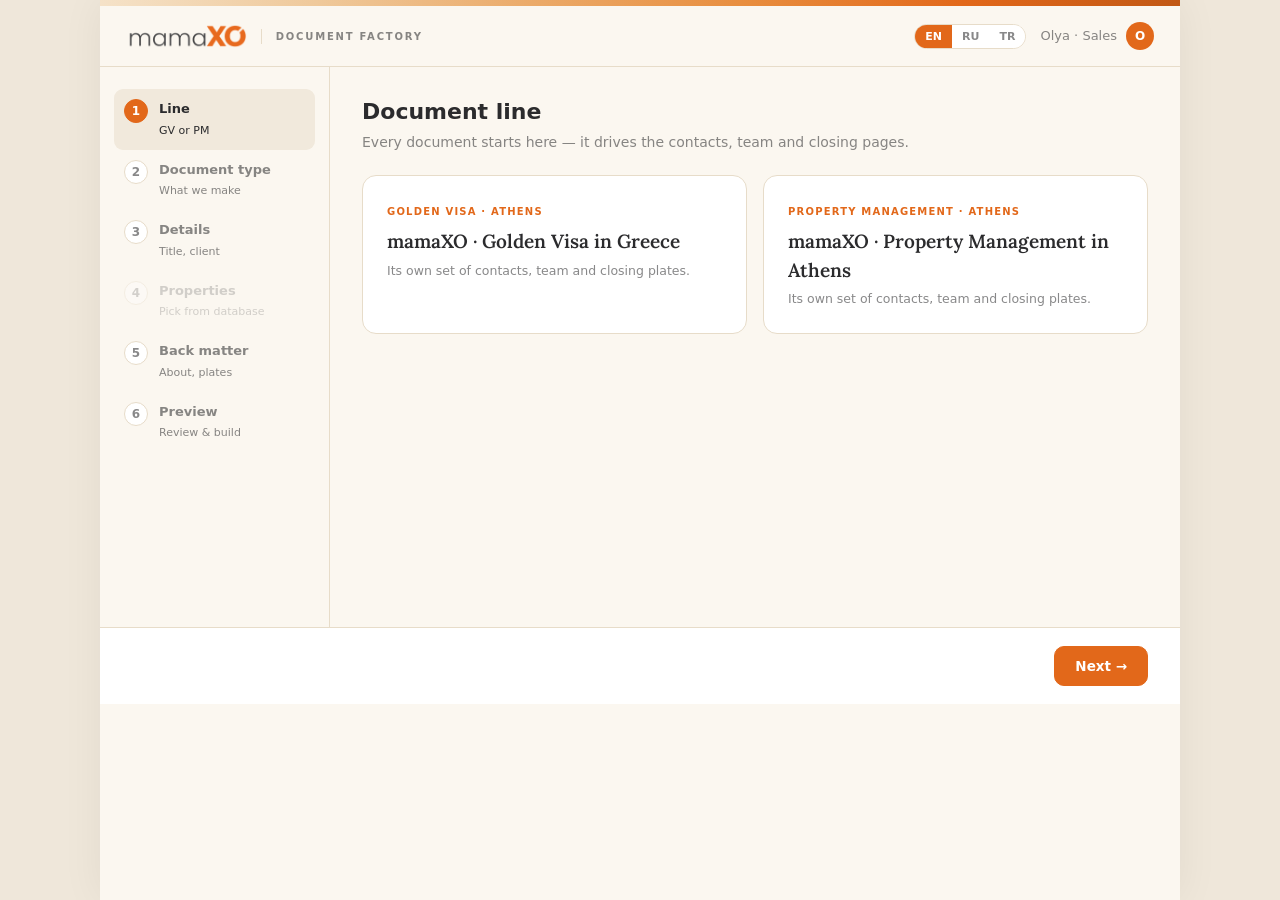
==== index.html @ 19f57dbd "Add files via upload" ====
<!DOCTYPE html>
<html lang="en"><head><meta charset="utf-8"><meta name="viewport" content="width=device-width, initial-scale=1">
<title>mamaXO Document Factory — form (mockup)</title>
<link href="https://fonts.googleapis.com/css2?family=Lora:wght@500;600;700&display=swap" rel="stylesheet">
<style>
:root{--brand:#E2681A;--ink:#2B2B2D;--muted:rgba(43,43,45,.56);--paper:#FBF7F0;--panel:#F1E9DC;--line:#E7DCC9;--pos:#4F8A54;
--fd:'Archivo','Poppins','Segoe UI',system-ui,sans-serif;--ft:'Inter','Lato','Segoe UI',system-ui,sans-serif;--serif:'Lora','Georgia','Times New Roman',serif;}
*{box-sizing:border-box}body{margin:0;background:#EFE7DA;color:var(--ink);font-family:var(--ft);font-size:14px;line-height:1.5}
.app{max-width:1080px;margin:0 auto;min-height:100vh;background:var(--paper);box-shadow:0 0 40px rgba(0,0,0,.06)}
.grad{height:6px;background:linear-gradient(90deg,#F5E2C8,#EFC99B,#EBAA69,#E88D3E,#E2681A,#C15815)}
.top{display:flex;align-items:center;justify-content:space-between;padding:16px 26px;border-bottom:1px solid var(--line)}
.top .l{display:flex;align-items:center;gap:14px}.top img.logo{height:26px}
.top .tag{font-family:var(--fd);font-weight:700;font-size:10px;letter-spacing:.18em;text-transform:uppercase;color:var(--muted);border-left:1px solid var(--line);padding-left:14px}
.top .line{font-family:var(--fd);font-weight:700;font-size:11px;color:#fff;background:var(--brand);padding:4px 11px;border-radius:20px;display:none}
.top .r{display:flex;align-items:center;gap:14px}
.uilang{display:flex;border:1.5px solid var(--line);border-radius:20px;overflow:hidden}
.uilang button{border:0;background:#fff;color:var(--muted);font-family:var(--fd);font-weight:700;font-size:11px;padding:5px 10px;cursor:pointer}
.uilang button.on{background:var(--brand);color:#fff}
.user{display:flex;align-items:center;gap:9px;font-size:13px;color:var(--muted)}
.user .av{width:28px;height:28px;border-radius:50%;background:var(--brand);color:#fff;display:grid;place-items:center;font-family:var(--fd);font-weight:700;font-size:12px}
.wrap{display:flex;min-height:560px}
.rail{width:230px;flex:none;border-right:1px solid var(--line);padding:22px 14px}
.step{display:flex;gap:11px;align-items:flex-start;padding:10px 10px;border-radius:9px;cursor:pointer;color:var(--muted)}
.step .n{width:24px;height:24px;flex:none;border-radius:50%;border:1.5px solid var(--line);display:grid;place-items:center;font-family:var(--fd);font-weight:700;font-size:12px;background:#fff}
.step.on{background:var(--panel);color:var(--ink)}.step.on .n{background:var(--brand);border-color:var(--brand);color:#fff}
.step.done .n{background:var(--pos);border-color:var(--pos);color:#fff}.step.skip{opacity:.35}
.step b{font-family:var(--fd);font-weight:700;font-size:13px;display:block}.step small{font-size:11px}
.main{flex:1;padding:28px 32px;min-width:0}h1.title{font-family:var(--fd);font-weight:800;font-size:22px;margin:0 0 4px}.subtitle{color:var(--muted);margin:0 0 22px}
.types{display:flex;gap:14px;flex-wrap:wrap}
.tcard{flex:1 1 30%;min-width:150px;border:1.5px solid var(--line);border-radius:12px;padding:16px;cursor:pointer;background:#fff;transition:.12s}
.tcard:hover{border-color:#E8C79F}.tcard.sel{border-color:var(--brand);box-shadow:0 0 0 3px #FBEEDF}
.tcard .ico{font-size:22px}.tcard h3{font-family:var(--fd);font-weight:700;font-size:14.5px;margin:9px 0 4px}.tcard p{margin:0;font-size:12px;color:var(--muted)}
.lines{display:flex;gap:16px}
.lcard{flex:1;border:1.5px solid var(--line);border-radius:14px;padding:24px;cursor:pointer;background:#fff;transition:.12s}
.lcard:hover{border-color:#E8C79F}.lcard.sel{border-color:var(--brand);box-shadow:0 0 0 3px #FBEEDF}
.lcard .bg{font-family:var(--serif);font-weight:600;font-size:19px;margin:6px 0 6px}.lcard p{margin:0;font-size:12.5px;color:var(--muted)}
.lcard .pin{display:inline-block;font-family:var(--fd);font-weight:700;font-size:10px;letter-spacing:.12em;text-transform:uppercase;color:var(--brand)}
.field{margin-bottom:15px}.field label{display:block;font-family:var(--fd);font-weight:600;font-size:12px;margin-bottom:5px}
.field .lock{float:right;font-weight:600;font-size:10px;letter-spacing:.06em;text-transform:uppercase;color:var(--muted)}
.field input,.field textarea,.field select{width:100%;border:1.5px solid var(--line);border-radius:9px;padding:9px 11px;font-family:var(--ft);font-size:13.5px;background:#fff;color:var(--ink)}
.field textarea{min-height:60px;resize:vertical}.field.locked input{background:var(--panel);color:var(--muted)}
.row{display:flex;gap:14px}.row .field{flex:1}.hint{font-size:11.5px;color:var(--muted);margin-top:4px}
.filters{display:flex;gap:12px;align-items:flex-end;margin-bottom:14px;flex-wrap:wrap}.filters .field{margin:0}
.selbar{display:flex;justify-content:space-between;align-items:center;margin-bottom:12px;font-size:13px;color:var(--muted)}.selbar b{color:var(--brand);font-family:var(--fd)}
.plist{display:grid;grid-template-columns:1fr 1fr;gap:12px}
.ptile{display:flex;gap:11px;border:1.5px solid var(--line);border-radius:11px;padding:9px;background:#fff;cursor:pointer;transition:.12s}
.ptile.sel{border-color:var(--brand);box-shadow:0 0 0 3px #FBEEDF}.ptile.hide{display:none}
.ptile img{width:60px;height:60px;flex:none;object-fit:cover;border-radius:8px;background:var(--panel)}
.ptile .loc{font-size:10px;letter-spacing:.06em;text-transform:uppercase;color:var(--muted)}.ptile h4{font-family:var(--fd);font-weight:700;font-size:13px;margin:2px 0}
.ptile .pr{font-family:var(--fd);font-weight:800;color:var(--brand);font-size:13.5px}.ptile .st{font-size:10px;color:var(--muted)}
.ck{margin-left:auto;width:20px;height:20px;flex:none;border-radius:6px;border:1.5px solid var(--line);display:grid;place-items:center;color:#fff;font-size:12px}.ptile.sel .ck{background:var(--brand);border-color:var(--brand)}
.ends{display:flex;flex-direction:column;gap:12px}
.echk{display:flex;gap:12px;align-items:center;border:1.5px solid var(--line);border-radius:11px;padding:13px 15px;background:#fff;cursor:pointer}
.echk.sel{border-color:var(--brand);box-shadow:0 0 0 3px #FBEEDF}
.echk .bx{width:22px;height:22px;flex:none;border-radius:6px;border:1.5px solid var(--line);display:grid;place-items:center;color:#fff}.echk.sel .bx{background:var(--brand);border-color:var(--brand)}
.echk b{font-family:var(--fd);font-weight:700;font-size:13.5px}.echk small{color:var(--muted)}
.pvariants{display:flex;gap:12px;margin-top:6px}
.pvar{flex:1;border:1.5px solid var(--line);border-radius:11px;padding:10px;cursor:pointer;text-align:center;background:#fff;font-family:var(--fd);font-weight:700;font-size:12.5px}
.pvar.sel{border-color:var(--brand);box-shadow:0 0 0 3px #FBEEDF}.pvar .sw{height:46px;border-radius:8px;margin-bottom:7px}
.nav{display:flex;justify-content:space-between;padding:18px 32px;border-top:1px solid var(--line);background:#fff}
.btn{font-family:var(--fd);font-weight:700;font-size:13.5px;border-radius:10px;padding:11px 20px;border:1.5px solid var(--line);background:#fff;color:var(--ink);cursor:pointer}
.btn.pri{background:var(--brand);border-color:var(--brand);color:#fff}.btn.ghost{visibility:hidden}
.pv{border:1px solid var(--line);border-radius:12px;overflow:hidden;background:#fff}
.pv .cov{background:var(--paper)}.pv .cov .g{height:8px;background:linear-gradient(90deg,#F5E2C8,#EFC99B,#EBAA69,#E88D3E,#E2681A,#C15815)}
.pv .cov .cin{padding:18px 24px 0;display:flex;justify-content:space-between;align-items:flex-start}.pv .cov img.lg{height:20px}.pv .cov img.bd{height:30px}
.pv .cov .kick{color:var(--brand);font-family:var(--fd);font-weight:700;font-size:10px;letter-spacing:.2em;text-transform:uppercase;padding:14px 24px 0}
.pv .cov .tt{font-family:var(--serif);font-weight:700;font-size:25px;padding:2px 24px 0;max-width:17ch}
.pv .cov .rl{height:3px;width:54px;background:var(--brand);margin:12px 24px;border-radius:2px}
.pv .cov .mt{display:flex;gap:26px;padding:2px 24px 18px;color:var(--muted);font-size:11px}.pv .cov .mt b{display:block;color:var(--ink);font-family:var(--fd);font-size:12px}
.pv .body{padding:18px 24px}.pv .kpis{display:flex;gap:10px;margin:0 0 12px}.pv .kpi{flex:1;background:var(--panel);border:1px solid var(--line);border-radius:9px;padding:11px}
.pv .kpi .kn{font-family:var(--fd);font-weight:800;font-size:18px}.pv .kpi .kn i{color:var(--brand);font-style:normal;font-size:11px}.pv .kpi .kd{font-size:10.5px;color:var(--muted);margin-top:3px}
.pv .pg{display:grid;grid-template-columns:1fr 1fr;gap:10px}.pv .pc{border:1px solid var(--line);border-radius:10px;overflow:hidden}.pv .pc img{width:100%;height:64px;object-fit:cover;display:block}
.pv .pc .pcb{padding:7px 10px}.pv .pc .loc{font-size:9px;letter-spacing:.06em;text-transform:uppercase;color:var(--muted)}.pv .pc h5{font-family:var(--serif);font-weight:600;margin:2px 0;font-size:12px}.pv .pc .pr{font-family:var(--fd);font-weight:800;color:var(--brand);font-size:12px}
.pv p.para{font-size:12.5px;margin:.5em 0}
.endstrip{display:flex;gap:8px;padding:12px 24px 16px;flex-wrap:wrap}
.endstrip .e{border:1px solid var(--line);border-radius:8px;overflow:hidden;width:118px}
.endstrip .e .h{font-family:var(--fd);font-weight:700;font-size:9px;letter-spacing:.05em;text-transform:uppercase;color:var(--muted);padding:6px 8px;border-bottom:1px solid var(--line);background:var(--panel)}
.endstrip .e .mini{height:66px;padding:8px;font-size:8px;color:var(--muted)}.endstrip .e.about .mini{background:#fff}
.endstrip .e.svc .mini,.endstrip .e.plate .mini{background:var(--brand);color:#fff;font-family:var(--serif);display:flex;align-items:center;justify-content:center;text-align:center}
.endstrip .e.plate.photo .mini{background:#2B2B2D center/cover}
.pvfoot{background:var(--paper);border-top:1px solid var(--line);padding:12px 24px;font-size:10.5px;color:var(--muted);display:flex;justify-content:space-between}
.toast{position:fixed;left:50%;bottom:28px;transform:translateX(-50%);background:var(--ink);color:#fff;padding:13px 20px;border-radius:11px;font-family:var(--fd);font-weight:600;font-size:13.5px;display:none;align-items:center;gap:10px;box-shadow:0 10px 30px rgba(0,0,0,.25)}
.toast .d{width:9px;height:9px;border-radius:50%;background:var(--pos)}
</style></head><body>
<div class="app"><div class="grad"></div>
<div class="top"><div class="l"><img class="logo" src="[data-uri]"><span class="tag">Document Factory</span><span class="line" id="linechip"></span></div>
<div class="r"><div class="uilang" id="uilang"></div><div class="user" id="userchip"></div></div></div>
<div class="wrap"><div class="rail" id="rail"></div><div class="main" id="main"></div></div>
<div class="nav"><button class="btn ghost" id="back" onclick="go(-1)"></button><button class="btn pri" id="next" onclick="go(1)"></button></div></div>
<div class="toast" id="toast"><span class="d"></span> <span id="toasttext"></span></div>
<script>
const ASSETS={"LOGO": "[data-uri]", "BADGE": "[data-uri]", "P1": "[data-uri]", "P2": "[data-uri]", "P3": "[data-uri]", "P4": "[data-uri]", "P5": "[data-uri]", "P6": "[data-uri]"};const T={"en": {"user": "Olya · Sales", "back": "← Back", "next": "Next →", "gen": "Generate PDF ✓", "steps": [["Line", "GV or PM"], ["Document type", "What we make"], ["Details", "Title, client"], ["Properties", "Pick from database"], ["Back matter", "About, plates"], ["Preview", "Review & build"]], "s0t": "Document line", "s0s": "Every document starts here — it drives the contacts, team and closing pages.", "lineDesc": "Its own set of contacts, team and closing plates.", "s1t": "What are we making?", "s1s": "Any document type — the design is applied automatically. Not listed? Pick “Other”.", "customLabel": "Document type name", "customPh": "e.g. “Investment review for a bank”", "types": {"catalogue": ["Property catalogue", "A shortlist from the database"], "report": ["Report / study", "Cover, sections, figures, tables"], "onepager": ["One-pager / offer", "A short client document"], "proposal": ["Proposal / deck", "A multi-page proposal"], "guide": ["Guide / how-to", "Step-by-step client material"], "custom": ["Other (custom)", "Any document — set a name"]}, "s2t": "Document details", "s2s": "Content fields. Brand data (logo, legal entity, contacts) is filled by the system.", "fLang": "Document language", "fTitle": "Title", "fClient": "Client", "fDate": "Date", "fRef": "Ref", "fLead": "Intro / lead", "leadPh": "One short paragraph: what this is and the key takeaway.", "locked": "Contacts & legal entity", "lockedTag": "🔒 from system", "hint": "Locked fields come from brand.config for the chosen line — they can’t be mixed up.", "s3t": "Properties from the database", "s3s": "Filter and tick properties — the cards build themselves.", "fMax": "Max price", "fStatus": "Status", "optAny": "Any", "noLimit": "No limit", "found": "Found", "selected": "Selected", "s4t": "Back matter", "s4s": "The standard closing pages for the {line} line. Tick what to include.", "eAbout": "About — “Why mamaXO”", "eAboutS": "What we do + the team ({line})", "eSvc": "“We stay with you”", "eSvcS": "Orange after-purchase services page", "ePlate": "Contact plate", "ePlateS": "Always last — choose a variant:", "vOrange": "Orange", "vPhoto": "Photo", "s5t": "Preview", "s5s": "This is how the document goes to PDF — in the corporate design, nothing to set.", "pClient": "Client", "pDate": "Date", "pRef": "Ref", "pEnd": "Back matter", "pAbout": "About", "pSvc": "Services", "pContacts": "Contacts", "toast": "compiled in the corporate design"}, "ru": {"user": "Оля · Sales", "back": "← Назад", "next": "Далее →", "gen": "Сгенерировать PDF ✓", "steps": [["Направление", "GV или PM"], ["Тип документа", "Что собираем"], ["Данные", "Заголовок, клиент"], ["Объекты", "Выбор из базы"], ["Финальные страницы", "About, плашки"], ["Превью", "Проверить и собрать"]], "s0t": "Направление документа", "s0s": "С этого начинается любой документ — от него зависят контакты, команда и финальные страницы.", "lineDesc": "Свой набор контактов, команды и финальных плашек.", "s1t": "Что делаем?", "s1s": "Любой тип документа — дизайн подставится сам. Не нашлось нужного — «Другой».", "customLabel": "Название типа документа", "customPh": "Напр. «Инвестиционный обзор для банка»", "types": {"catalogue": ["Каталог объектов", "Подборка объектов из базы"], "report": ["Отчёт / исследование", "Обложка, разделы, цифры, таблицы"], "onepager": ["Одностраничник / оффер", "Короткий документ клиенту"], "proposal": ["Предложение / презентация", "Многостраничное предложение"], "guide": ["Гайд / инструкция", "Пошаговый материал"], "custom": ["Другой (свой)", "Любой документ — задай название"]}, "s2t": "Данные документа", "s2s": "Поля контента. Бренд-данные (лого, юрлицо, контакты) подставятся из системы.", "fLang": "Язык документа", "fTitle": "Заголовок", "fClient": "Клиент", "fDate": "Дата", "fRef": "Ref", "fLead": "Вступление / lead", "leadPh": "Короткий абзац: о чём документ и главный вывод.", "locked": "Контакты и юрлицо", "lockedTag": "🔒 из системы", "hint": "Заблокированные поля берутся из brand.config под выбранное направление — их нельзя перепутать.", "s3t": "Объекты из базы", "s3s": "Отфильтруй и отметь объекты — карточки соберутся автоматически.", "fMax": "Цена не выше", "fStatus": "Статус", "optAny": "Любой", "noLimit": "Без лимита", "found": "Найдено", "selected": "Выбрано", "s4t": "Финальные страницы", "s4s": "Стандартный «хвост» документа под направление {line}. Отметь, что включить.", "eAbout": "О компании — «Why mamaXO»", "eAboutS": "Что мы делаем + команда ({line})", "eSvc": "«We stay with you»", "eSvcS": "Оранжевая страница услуг после покупки", "ePlate": "Контактная плашка", "ePlateS": "Всегда в конце — выбери вариант:", "vOrange": "Оранжевая", "vPhoto": "С фото", "s5t": "Превью", "s5s": "Так документ уйдёт в PDF — в корпоративном дизайне, ничего не настраивая.", "pClient": "Клиент", "pDate": "Дата", "pRef": "Ref", "pEnd": "Финальные страницы", "pAbout": "О компании", "pSvc": "Услуги", "pContacts": "Контакты", "toast": "собран в корпоративном дизайне"}, "tr": {"user": "Olya · Satış", "back": "← Geri", "next": "İleri →", "gen": "PDF oluştur ✓", "steps": [["Yön", "GV / PM"], ["Belge türü", "Ne yapıyoruz"], ["Bilgiler", "Başlık, müşteri"], ["Mülkler", "Veritabanından seç"], ["Kapanış sayfaları", "Hakkımızda, kartlar"], ["Önizleme", "Kontrol et ve oluştur"]], "s0t": "Belge yönü", "s0s": "Her belge burada başlar — iletişim, ekip ve kapanış sayfalarını belirler.", "lineDesc": "Kendi iletişim, ekip ve kapanış kartları.", "s1t": "Ne yapıyoruz?", "s1s": "Her tür belge — tasarım otomatik uygulanır. Listede yok mu? “Diğer”.", "customLabel": "Belge türü adı", "customPh": "Örn. “Banka için yatırım incelemesi”", "types": {"catalogue": ["Mülk kataloğu", "Veritabanından bir seçki"], "report": ["Rapor / araştırma", "Kapak, bölümler, rakamlar, tablolar"], "onepager": ["Tek sayfa / teklif", "Kısa müşteri belgesi"], "proposal": ["Teklif / sunum", "Çok sayfalı teklif"], "guide": ["Rehber / kılavuz", "Adım adım materyal"], "custom": ["Diğer (özel)", "Herhangi bir belge — ad ver"]}, "s2t": "Belge bilgileri", "s2s": "İçerik alanları. Marka verileri (logo, tüzel kişi, iletişim) sistem tarafından doldurulur.", "fLang": "Belge dili", "fTitle": "Başlık", "fClient": "Müşteri", "fDate": "Tarih", "fRef": "Ref", "fLead": "Giriş / özet", "leadPh": "Kısa bir paragraf: konu ve ana çıkarım.", "locked": "İletişim ve tüzel kişi", "lockedTag": "🔒 sistemden", "hint": "Kilitli alanlar seçilen yön için brand.config’ten gelir — karıştırılamaz.", "s3t": "Veritabanından mülkler", "s3s": "Filtrele ve işaretle — kartlar kendiliğinden oluşur.", "fMax": "Azami fiyat", "fStatus": "Durum", "optAny": "Hepsi", "noLimit": "Sınırsız", "found": "Bulundu", "selected": "Seçildi", "s4t": "Kapanış sayfaları", "s4s": "{line} yönü için standart kapanış sayfaları. Nelerin ekleneceğini seç.", "eAbout": "Hakkımızda — “Why mamaXO”", "eAboutS": "Ne yaptığımız + ekip ({line})", "eSvc": "“We stay with you”", "eSvcS": "Satın alma sonrası turuncu hizmet sayfası", "ePlate": "İletişim kartı", "ePlateS": "Her zaman en sonda — bir varyant seç:", "vOrange": "Turuncu", "vPhoto": "Fotoğraflı", "s5t": "Önizleme", "s5s": "Belge PDF’e böyle gider — kurumsal tasarımda, ayar gerekmez.", "pClient": "Müşteri", "pDate": "Tarih", "pRef": "Ref", "pEnd": "Kapanış sayfaları", "pAbout": "Hakkımızda", "pSvc": "Hizmetler", "pContacts": "İletişim", "toast": "kurumsal tasarımda oluşturuldu"}};
const PROFILES={golden_visa:{name:"Golden Visa",kick:"Golden Visa · Athens",title:"mamaXO · Golden Visa in Greece",email:"info@mamaxo.gr",phone:"+30 694 44 59 538"},
 property_management:{name:"Property Management",kick:"Property Management · Athens",title:"mamaXO · Property Management in Athens",email:"info@mamaxo.gr",phone:"+30 694 44 59 538"}};
const PROPS=[{n:"Zorba 14",loc:"Athens Center · Plateia Attikis",price:250000,bd:1,m:"24",st:"Coming Soon",img:"P1"},{n:"3S Athens",loc:"Central Athens · 3is Septemvriou",price:250000,bd:1,m:"45",st:"Coming Soon",img:"P2"},{n:"Plaza Residences",loc:"Kerameikos, Athens",price:250000,bd:1,m:"30",st:"Coming Soon",img:"P3"},{n:"F7",loc:"Piraeus · Filonos 7",price:250000,bd:1,m:"—",st:"Available",img:"P4"},{n:"Afea Residence",loc:"Agia Marina, Aegina",price:250000,bd:1,m:"28",st:"Coming Soon",img:"P5"},{n:"L22",loc:"Central Athens",price:225750,bd:0,m:"—",st:"Coming Soon",img:"P6"},{n:"Domus Residence",loc:"Acharnes, Athens",price:240000,bd:1,m:"75",st:"Coming Soon",img:"P1"},{n:"T18",loc:"Central Athens",price:263000,bd:1,m:"—",st:"Coming Soon",img:"P2"},{n:"Avenue Residence",loc:"Gerakas, Athens",price:419000,bd:3,m:"120",st:"Available",img:"P3"}];
const TYPEICO={catalogue:"🏠",report:"📊",onepager:"📄",proposal:"📑",guide:"📘",custom:"✏️"};
let ui="en";
let S={line:null,type:null,typeCustom:"",step:0,fields:{title:"",client:"",date:"31 Jul 2026",ref:""},lang:"en",maxprice:250000,status:"any",sel:new Set(),ends:{about:true,svc:false,plate:"orange"}};
let reached=0;
function L(){return T[ui]}
function isCat(){return S.type==="catalogue"}
function jump(i){if(i<=reached&&!(i===3&&!isCat())){S.step=i;render();}}
function setUi(l){ui=l;render();}
function renderTop(){let h="";["en","ru","tr"].forEach(l=>h+=`<button class="${ui===l?'on':''}" onclick="setUi('${l}')">${l.toUpperCase()}</button>`);document.getElementById('uilang').innerHTML=h;
 document.getElementById('userchip').innerHTML=`${L().user} <span class="av">${L().user[0]}</span>`;}
function renderRail(){const st=L().steps;let h="";st.forEach((s,i)=>{let cls="step";if(i===S.step)cls+=" on";else if(i<=reached&&i<S.step)cls+=" done";if(i===3&&!isCat())cls="step skip";
 h+=`<div class="${cls}" onclick="jump(${i})"><span class="n">${(i<S.step&&!(i===3&&!isCat()))?'✓':i+1}</span><span><b>${s[0]}</b><small>${s[1]}</small></span></div>`;});document.getElementById('rail').innerHTML=h;}
function renderMain(){const l=L();let h="";
 if(S.step===0){h+=`<h1 class="title">${l.s0t}</h1><p class="subtitle">${l.s0s}</p><div class="lines">`;
  for(const k in PROFILES){const p=PROFILES[k];h+=`<div class="lcard ${S.line===k?'sel':''}" onclick="pickLine('${k}')"><span class="pin">${p.kick}</span><div class="bg">${p.title}</div><p>${l.lineDesc}</p></div>`;}h+=`</div>`;}
 else if(S.step===1){h+=`<h1 class="title">${l.s1t}</h1><p class="subtitle">${l.s1s}</p><div class="types">`;
  for(const k in TYPEICO){const t=l.types[k];h+=`<div class="tcard ${S.type===k?'sel':''}" onclick="pick('${k}')"><div class="ico">${TYPEICO[k]}</div><h3>${t[0]}</h3><p>${t[1]}</p></div>`;}h+=`</div>`;
  if(S.type==='custom')h+=`<div class="field" style="margin-top:16px"><label>${l.customLabel}</label><input value="${S.typeCustom}" oninput="S.typeCustom=this.value" placeholder="${l.customPh}"></div>`;}
 else if(S.step===2){h+=`<h1 class="title">${l.s2t}</h1><p class="subtitle">${l.s2s}</p>`;
  h+=`<div class="row"><div class="field"><label>${l.fLang}</label><select onchange="S.lang=this.value"><option value="en" ${S.lang=='en'?'selected':''}>English</option><option value="ru" ${S.lang=='ru'?'selected':''}>Русский</option><option value="tr" ${S.lang=='tr'?'selected':''}>Türkçe</option></select></div><div class="field" style="flex:2"></div></div>`;
  h+=`<div class="field"><label>${l.fTitle}</label><input value="${S.fields.title}" oninput="S.fields.title=this.value" placeholder="${isCat()?'Athens portfolio up to €250,000':''}"></div>`;
  h+=`<div class="row"><div class="field"><label>${l.fClient}</label><input value="${S.fields.client}" oninput="S.fields.client=this.value" placeholder="Mr. Benjamin"></div><div class="field"><label>${l.fDate}</label><input value="${S.fields.date}" oninput="S.fields.date=this.value"></div><div class="field"><label>${l.fRef}</label><input value="${S.fields.ref}" oninput="S.fields.ref=this.value" placeholder="GV-250-0731"></div></div>`;
  if(S.type==='report'||S.type==='onepager'||S.type==='guide'||S.type==='proposal'){h+=`<div class="field"><label>${l.fLead}</label><textarea placeholder="${l.leadPh}"></textarea></div><div class="row"><div class="field"><label>KPI 1</label><input placeholder="€250k"></div><div class="field"><label>KPI 2</label><input placeholder="€400k"></div><div class="field"><label>KPI 3</label><input placeholder="~4.2%"></div></div>`;}
  const pr=PROFILES[S.line];h+=`<div class="field locked"><label>${l.locked} <span class="lock">${l.lockedTag} · ${pr.name}</span></label><input value="mamaXO … I.K.E. · ${pr.email} · ${pr.phone} · Athens" disabled></div><p class="hint">${l.hint}</p>`;}
 else if(S.step===3){h+=`<h1 class="title">${l.s3t}</h1><p class="subtitle">${l.s3s}</p>`;
  h+=`<div class="filters"><div class="field"><label>${l.fMax}</label><select onchange="S.maxprice=+this.value;renderMain()"><option value="250000" ${S.maxprice==250000?'selected':''}>€250,000</option><option value="300000" ${S.maxprice==300000?'selected':''}>€300,000</option><option value="99999999" ${S.maxprice>1e6?'selected':''}>${l.noLimit}</option></select></div><div class="field"><label>${l.fStatus}</label><select onchange="S.status=this.value;renderMain()"><option value="any" ${S.status=='any'?'selected':''}>${l.optAny}</option><option value="Available" ${S.status=='Available'?'selected':''}>Available</option><option value="Coming Soon" ${S.status=='Coming Soon'?'selected':''}>Coming Soon</option></select></div></div>`;
  const vis=PROPS.filter(p=>p.price<=S.maxprice&&(S.status=='any'||p.st==S.status));h+=`<div class="selbar"><span>${l.found}: ${vis.length}</span><span>${l.selected}: <b>${S.sel.size}</b></span></div><div class="plist">`;
  PROPS.forEach((p,i)=>{const show=p.price<=S.maxprice&&(S.status=='any'||p.st==S.status);h+=`<div class="ptile ${S.sel.has(i)?'sel':''} ${show?'':'hide'}" onclick="tog(${i})"><img src="${ASSETS[p.img]}"><div><div class="loc">${p.loc}</div><h4>${p.n}</h4><div class="pr">from €${p.price.toLocaleString('en-US')}</div><div class="st">${p.st} · ${p.bd?p.bd+' bd':'Studio'} · ${p.m} m²</div></div><div class="ck">${S.sel.has(i)?'✓':''}</div></div>`;});h+=`</div>`;}
 else if(S.step===4){const nm=PROFILES[S.line].name;h+=`<h1 class="title">${l.s4t}</h1><p class="subtitle">${l.s4s.replace('{line}',nm)}</p><div class="ends">`;
  h+=`<div class="echk ${S.ends.about?'sel':''}" onclick="S.ends.about=!S.ends.about;renderMain()"><div class="bx">${S.ends.about?'✓':''}</div><div><b>${l.eAbout}</b><br><small>${l.eAboutS.replace('{line}',nm)}</small></div></div>`;
  h+=`<div class="echk ${S.ends.svc?'sel':''}" onclick="S.ends.svc=!S.ends.svc;renderMain()"><div class="bx">${S.ends.svc?'✓':''}</div><div><b>${l.eSvc}</b><br><small>${l.eSvcS}</small></div></div>`;
  h+=`<div class="echk sel" style="cursor:default"><div class="bx">✓</div><div style="flex:1"><b>${l.ePlate}</b><br><small>${l.ePlateS}</small><div class="pvariants"><div class="pvar ${S.ends.plate=='orange'?'sel':''}" onclick="event.stopPropagation();S.ends.plate='orange';renderMain()"><div class="sw" style="background:var(--brand)"></div>${l.vOrange}</div><div class="pvar ${S.ends.plate=='photo'?'sel':''}" onclick="event.stopPropagation();S.ends.plate='photo';renderMain()"><div class="sw" style="background:#2B2B2D"></div>${l.vPhoto}</div></div></div></div>`;h+=`</div>`;}
 else if(S.step===5){h+=`<h1 class="title">${l.s5t}</h1><p class="subtitle">${l.s5s}</p>`+renderPreview();}
 document.getElementById('main').innerHTML=h;}
function renderPreview(){const l=L();const pr=PROFILES[S.line];const title=S.fields.title||(isCat()?'Athens portfolio up to €250,000':(S.type==='custom'&&S.typeCustom?S.typeCustom:(l.types[S.type]?l.types[S.type][0]:'')));
 let body="";if(isCat()){const chosen=[...S.sel].map(i=>PROPS[i]);const list=chosen.length?chosen:PROPS.slice(0,4);body=`<div class="pg">`+list.map(p=>`<div class="pc"><img src="${ASSETS[p.img]}"><div class="pcb"><div class="loc">${p.loc}</div><h5>${p.n}</h5><div class="pr">from €${p.price.toLocaleString('en-US')}</div></div></div>`).join('')+`</div>`;}
 else{body=`<div class="kpis"><div class="kpi"><div class="kn">€250<i>k</i></div><div class="kd">conversion ≥120 m²</div></div><div class="kpi"><div class="kn">€400<i>k</i></div><div class="kd">standard flat</div></div><div class="kpi"><div class="kn">€800<i>k</i></div><div class="kd">high-demand zone</div></div></div>`;}
 let strip="";if(S.ends.about)strip+=`<div class="e about"><div class="h">${l.pAbout}</div><div class="mini">Why mamaXO</div></div>`;if(S.ends.svc)strip+=`<div class="e svc"><div class="h">${l.pSvc}</div><div class="mini">We stay with you</div></div>`;
 strip+=`<div class="e plate ${S.ends.plate=='photo'?'photo':''}"><div class="h">${l.pContacts} · ${S.ends.plate=='photo'?l.vPhoto:l.vOrange}</div><div class="mini" ${S.ends.plate=='photo'?`style="background-image:url('${ASSETS.P4}')"`:''}>${(pr.title.split('·')[1]||'').trim()}</div></div>`;
 return `<div class="pv"><div class="cov"><div class="g"></div><div class="cin"><img class="lg" src="${ASSETS.LOGO}"><img class="bd" src="${ASSETS.BADGE}"></div><div class="kick">${pr.kick}</div><div class="tt">${title}</div><div class="rl"></div><div class="mt"><div><span>${l.pClient}</span><b>${S.fields.client||'—'}</b></div><div><span>${l.pDate}</span><b>${S.fields.date}</b></div><div><span>${l.pRef}</span><b>${S.fields.ref||'—'}</b></div></div></div><div class="body">${body}</div><div style="padding:0 24px"><div style="font-family:var(--fd);font-weight:700;font-size:10px;letter-spacing:.14em;text-transform:uppercase;color:var(--muted)">${l.pEnd}</div></div><div class="endstrip">${strip}</div><div class="pvfoot"><span>${pr.title.replace('mamaXO · ','')} · ${pr.email} · ${pr.phone}</span><span>${S.lang.toUpperCase()} · © 2026 mamaXO … I.K.E.</span></div></div>`;}
function pickLine(k){S.line=k;render()}function pick(k){S.type=k;render()}function tog(i){S.sel.has(i)?S.sel.delete(i):S.sel.add(i);renderMain();renderRail();}
function go(d){if(d>0){if(S.step===0&&!S.line)return;if(S.step===1&&!S.type)return;if(S.step===2&&!isCat()){S.step=4;}else if(S.step===5){submitDoc();return;}else S.step++;}else{if(S.step===4&&!isCat()){S.step=2;}else S.step=Math.max(0,S.step-1);}reached=Math.max(reached,S.step);render();}
function submitDoc(){const payload={line:S.line,type:S.type,typeCustom:S.typeCustom,title:S.fields.title,client:S.fields.client,date:S.fields.date,ref:S.fields.ref,lang:S.lang,selected:[...S.sel],ends:S.ends};const btn=document.getElementById('next');const old=btn.innerText;btn.innerText='…';btn.disabled=true;fetch('/generate',{method:'POST',headers:{'Content-Type':'application/json'},body:JSON.stringify(payload)}).then(r=>{if(!r.ok)throw 0;return r.blob();}).then(b=>{const u=URL.createObjectURL(b);const a=document.createElement('a');a.href=u;a.download=((S.fields.client||'document').replace(/\s+/g,'_'))+'_'+S.type+'.pdf';document.body.appendChild(a);a.click();a.remove();URL.revokeObjectURL(u);document.getElementById('toasttext').innerText=a.download+' — '+L().toast;const t=document.getElementById('toast');t.style.display='flex';setTimeout(()=>t.style.display='none',3600);}).catch(()=>{alert('Generation failed — check you are signed in.');}).finally(()=>{btn.innerText=old;btn.disabled=false;});}
function render(){renderTop();renderRail();renderMain();document.getElementById('back').style.visibility=S.step===0?'hidden':'visible';document.getElementById('back').innerText=L().back;document.getElementById('next').innerText=S.step===5?L().gen:L().next;const lc=document.getElementById('linechip');if(S.line){lc.style.display='inline-block';lc.innerText=PROFILES[S.line].name;}else lc.style.display='none';}
render();
</script></body></html>
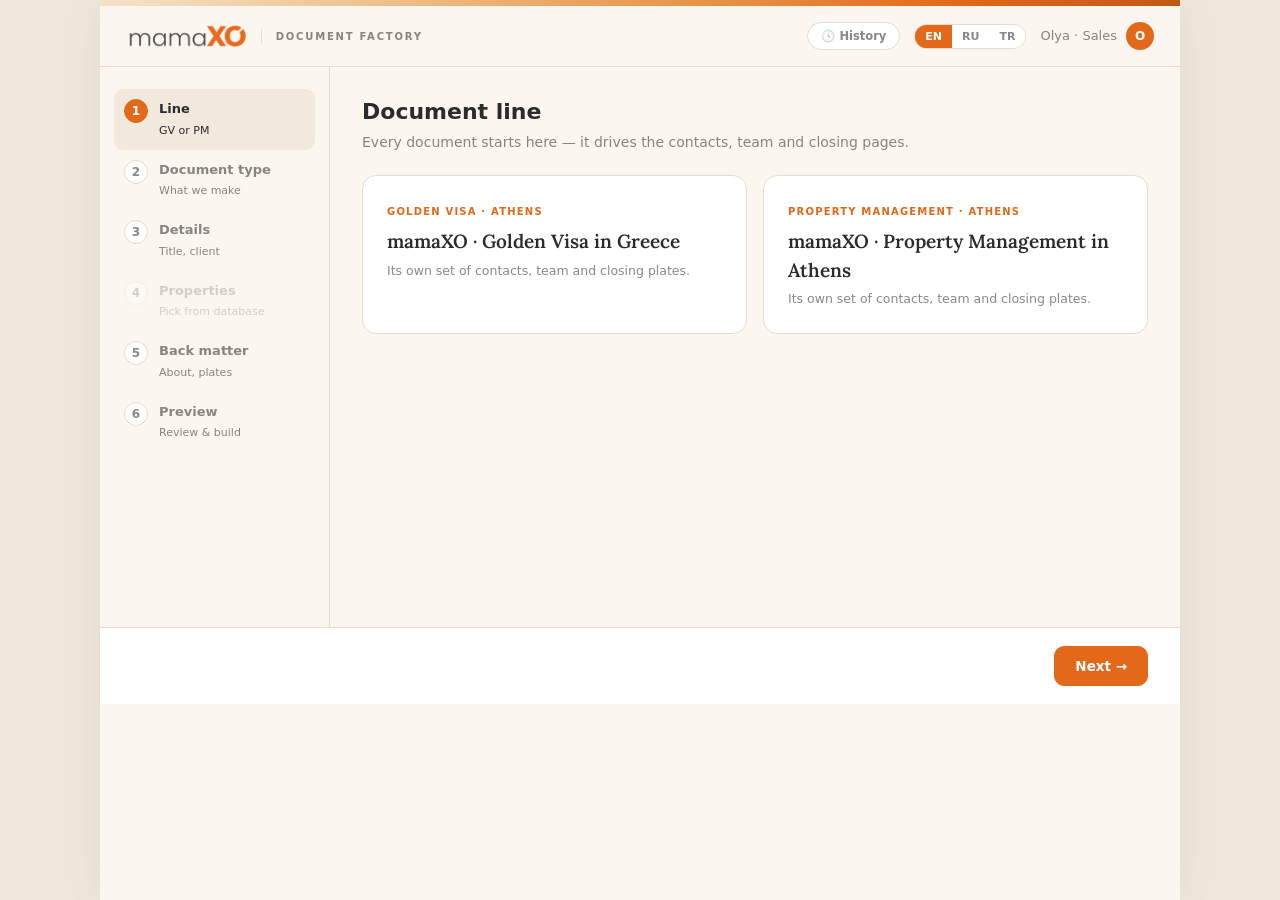
==== commit 98787b21: "Add files via upload" ====
--- a/index.html
+++ b/index.html
@@ -84,7 +84,7 @@
 </style></head><body>
 <div class="app"><div class="grad"></div>
 <div class="top"><div class="l"><img class="logo" src="[data-uri]"><span class="tag">Document Factory</span><span class="line" id="linechip"></span></div>
-<div class="r"><div class="uilang" id="uilang"></div><div class="user" id="userchip"></div></div></div>
+<div class="r"><button id="histbtn" onclick="toggleHist()" style="border:1.5px solid var(--line);background:#fff;border-radius:20px;padding:6px 13px;font-family:var(--fd);font-weight:700;font-size:11.5px;color:var(--muted);cursor:pointer"></button><div class="uilang" id="uilang"></div><div class="user" id="userchip"></div></div></div>
 <div class="wrap"><div class="rail" id="rail"></div><div class="main" id="main"></div></div>
 <div class="nav"><button class="btn ghost" id="back" onclick="go(-1)"></button><button class="btn pri" id="next" onclick="go(1)"></button></div></div>
 <div class="toast" id="toast"><span class="d"></span> <span id="toasttext"></span></div>
@@ -95,7 +95,7 @@
 const PROPS=[{n:"Zorba 14",loc:"Athens Center · Plateia Attikis",price:250000,bd:1,m:"24",st:"Coming Soon",img:"P1"},{n:"3S Athens",loc:"Central Athens · 3is Septemvriou",price:250000,bd:1,m:"45",st:"Coming Soon",img:"P2"},{n:"Plaza Residences",loc:"Kerameikos, Athens",price:250000,bd:1,m:"30",st:"Coming Soon",img:"P3"},{n:"F7",loc:"Piraeus · Filonos 7",price:250000,bd:1,m:"—",st:"Available",img:"P4"},{n:"Afea Residence",loc:"Agia Marina, Aegina",price:250000,bd:1,m:"28",st:"Coming Soon",img:"P5"},{n:"L22",loc:"Central Athens",price:225750,bd:0,m:"—",st:"Coming Soon",img:"P6"},{n:"Domus Residence",loc:"Acharnes, Athens",price:240000,bd:1,m:"75",st:"Coming Soon",img:"P1"},{n:"T18",loc:"Central Athens",price:263000,bd:1,m:"—",st:"Coming Soon",img:"P2"},{n:"Avenue Residence",loc:"Gerakas, Athens",price:419000,bd:3,m:"120",st:"Available",img:"P3"}];
 const TYPEICO={catalogue:"🏠",report:"📊",onepager:"📄",proposal:"📑",guide:"📘",custom:"✏️"};
 let ui="en";
-let S={line:null,type:null,typeCustom:"",step:0,fields:{title:"",client:"",date:"31 Jul 2026",ref:""},lang:"en",maxprice:250000,status:"any",sel:new Set(),ends:{about:true,svc:false,plate:"orange"}};
+let S={view:null,line:null,type:null,typeCustom:"",step:0,fields:{title:"",client:"",date:"31 Jul 2026",ref:"",lead:""},lang:"en",maxprice:250000,status:"any",sel:new Set(),ends:{about:true,svc:false,plate:"orange"},sections:[{type:"text",title:"",text:"",table:"",image:""}],format:"pdf"};
 let reached=0;
 function L(){return T[ui]}
 function isCat(){return S.type==="catalogue"}
@@ -106,6 +106,7 @@
 function renderRail(){const st=L().steps;let h="";st.forEach((s,i)=>{let cls="step";if(i===S.step)cls+=" on";else if(i<=reached&&i<S.step)cls+=" done";if(i===3&&!isCat())cls="step skip";
  h+=`<div class="${cls}" onclick="jump(${i})"><span class="n">${(i<S.step&&!(i===3&&!isCat()))?'✓':i+1}</span><span><b>${s[0]}</b><small>${s[1]}</small></span></div>`;});document.getElementById('rail').innerHTML=h;}
 function renderMain(){const l=L();let h="";
+if(S.view==='history'){var arr=histGet();h+=`<h1 class="title">${CT[ui].histTitle}</h1><p class="subtitle">${CT[ui].histSub}</p>`;if(!arr.length){h+=`<div style="color:var(--muted);padding:14px 0">${CT[ui].histEmpty}</div>`;}else{arr.forEach(function(e){var ln=e.line==='golden_visa'?'Golden Visa':'Property Management';h+=`<div style="display:flex;align-items:center;gap:10px;border:1.5px solid var(--line);border-radius:11px;padding:11px 14px;margin-bottom:10px;background:#fff">`+`<div style="flex:1;min-width:0"><div style="font-family:var(--serif);font-weight:600;font-size:14px">${escT(e.title)||'—'}</div>`+`<div style="font-size:11px;color:var(--muted)">${ln} · ${e.type} · ${(e.format||'pdf').toUpperCase()} · ${e.ts}</div></div>`+`<button onclick="histOpen('${e.id}')" style="border:1.5px solid var(--brand);background:#FBEEDF;color:var(--brand);border-radius:8px;padding:7px 14px;font-family:var(--fd);font-weight:700;font-size:12px;cursor:pointer">${CT[ui].histOpen}</button>`+`<button onclick="histDel('${e.id}')" title="✕" style="border:1.5px solid var(--line);background:#fff;border-radius:8px;padding:7px 11px;cursor:pointer;color:#B23A2E;font-size:13px">✕</button></div>`;});}document.getElementById('main').innerHTML=h;return;}
  if(S.step===0){h+=`<h1 class="title">${l.s0t}</h1><p class="subtitle">${l.s0s}</p><div class="lines">`;
   for(const k in PROFILES){const p=PROFILES[k];h+=`<div class="lcard ${S.line===k?'sel':''}" onclick="pickLine('${k}')"><span class="pin">${p.kick}</span><div class="bg">${p.title}</div><p>${l.lineDesc}</p></div>`;}h+=`</div>`;}
  else if(S.step===1){h+=`<h1 class="title">${l.s1t}</h1><p class="subtitle">${l.s1s}</p><div class="types">`;
@@ -115,7 +116,7 @@
   h+=`<div class="row"><div class="field"><label>${l.fLang}</label><select onchange="S.lang=this.value"><option value="en" ${S.lang=='en'?'selected':''}>English</option><option value="ru" ${S.lang=='ru'?'selected':''}>Русский</option><option value="tr" ${S.lang=='tr'?'selected':''}>Türkçe</option></select></div><div class="field" style="flex:2"></div></div>`;
   h+=`<div class="field"><label>${l.fTitle}</label><input value="${S.fields.title}" oninput="S.fields.title=this.value" placeholder="${isCat()?'Athens portfolio up to €250,000':''}"></div>`;
   h+=`<div class="row"><div class="field"><label>${l.fClient}</label><input value="${S.fields.client}" oninput="S.fields.client=this.value" placeholder="Mr. Benjamin"></div><div class="field"><label>${l.fDate}</label><input value="${S.fields.date}" oninput="S.fields.date=this.value"></div><div class="field"><label>${l.fRef}</label><input value="${S.fields.ref}" oninput="S.fields.ref=this.value" placeholder="GV-250-0731"></div></div>`;
-  if(S.type==='report'||S.type==='onepager'||S.type==='guide'||S.type==='proposal'){h+=`<div class="field"><label>${l.fLead}</label><textarea placeholder="${l.leadPh}"></textarea></div><div class="row"><div class="field"><label>KPI 1</label><input placeholder="€250k"></div><div class="field"><label>KPI 2</label><input placeholder="€400k"></div><div class="field"><label>KPI 3</label><input placeholder="~4.2%"></div></div>`;}
+  if(!isCat()){h+=`<div class="field"><label>${l.fLead}</label><textarea oninput="S.fields.lead=this.value" placeholder="${l.leadPh}">${escT(S.fields.lead)}</textarea></div>`;h+=`<div style="font-family:var(--fd);font-weight:700;font-size:12.5px;margin:12px 0 8px">${CT[ui].sec}</div>`;S.sections.forEach((sec,i)=>{var ty=sec.type||'text';h+=`<div style="border:1.5px solid var(--line);border-radius:11px;padding:12px;margin-bottom:10px;background:#fff"><div style="display:flex;gap:8px;align-items:flex-end"><div class="field" style="flex:1;margin:0"><label>${CT[ui].st}</label><input value="${escA(sec.title)}" oninput="S.sections[${i}].title=this.value"></div><button onclick="rmSection(${i})" title="${CT[ui].rm}" style="border:1.5px solid var(--line);background:#fff;border-radius:8px;padding:9px 11px;cursor:pointer;color:var(--muted)">✕</button></div>`;h+=`<div style="display:flex;gap:6px;margin:10px 0 8px">`+[['text',CT[ui].tText],['table',CT[ui].tTable],['image',CT[ui].tPhoto]].map(function(o){return `<button onclick="S.sections[${i}].type='${o[0]}';renderMain()" style="border:1.5px solid ${ty===o[0]?'var(--brand)':'var(--line)'};background:${ty===o[0]?'#FBEEDF':'#fff'};color:${ty===o[0]?'var(--brand)':'var(--muted)'};border-radius:8px;padding:6px 12px;font-family:var(--fd);font-weight:700;font-size:11.5px;cursor:pointer">${o[1]}</button>`}).join('')+`</div>`;if(ty==='table'){if(!sec.grid||!sec.grid.length)sec.grid=[['',''],['','']];var g=sec.grid;var sbtn='border:1.5px solid var(--line);background:#fff;border-radius:8px;padding:7px 12px;font-family:var(--fd);font-weight:700;font-size:12px;cursor:pointer;color:var(--ink)';h+=`<label style="display:block;font-family:var(--fd);font-weight:600;font-size:12px;margin-bottom:5px">${CT[ui].tTable}</label><table style="border-collapse:collapse;width:100%;margin-bottom:8px">`;g.forEach(function(row,r){h+=`<tr>`;row.forEach(function(cell,c){h+=`<td style="border:1px solid var(--line);padding:0"><input value="${escA(cell)}" oninput="S.sections[${i}].grid[${r}][${c}]=this.value" style="border:0;width:100%;padding:7px 8px;font-family:var(--ft);font-size:12.5px;background:${r===0?'var(--panel)':'#fff'};font-weight:${r===0?'700':'400'}"></td>`;});h+=`<td style="padding:0 4px;text-align:center"><button onclick="gridDelRow(${i},${r})" title="${CT[ui].delRow}" style="border:0;background:none;color:var(--muted);cursor:pointer;font-size:13px">✕</button></td></tr>`;});h+=`</table><div style="display:flex;gap:8px;flex-wrap:wrap;margin-bottom:10px"><button onclick="gridAddRow(${i})" style="${sbtn}">+ ${CT[ui].row}</button><button onclick="gridAddCol(${i})" style="${sbtn}">+ ${CT[ui].col}</button><button onclick="gridDelCol(${i})" style="${sbtn}">− ${CT[ui].col}</button></div><div style="font-size:11.5px;color:var(--muted);margin-bottom:5px">${CT[ui].pasteHint}</div><textarea id="pst${i}" placeholder="${CT[ui].pastePh}" style="width:100%;min-height:46px;border:1.5px solid var(--line);border-radius:8px;padding:8px;font-family:var(--ft);font-size:12px"></textarea><button onclick="gridPaste(${i})" style="${sbtn};margin-top:6px">${CT[ui].pasteBtn}</button>`;}else if(ty==='image'){h+=`<input type="file" accept="image/*" id="imgf${i}" style="display:none" onchange="readImg(${i},this)"><label for="imgf${i}" style="display:inline-block;border:1.5px dashed var(--brand);color:var(--brand);border-radius:9px;padding:9px 14px;font-family:var(--fd);font-weight:700;font-size:12px;cursor:pointer">${CT[ui].addImg}</label>`+(sec.image?`<div><img src="${sec.image}" style="max-height:110px;border-radius:8px;margin-top:8px"></div>`:'')+`<div class="field" style="margin:8px 0 0"><label>${CT[ui].caption}</label><input value="${escA(sec.text)}" oninput="S.sections[${i}].text=this.value"></div>`;}else{h+=`<div class="field" style="margin:0"><label>${CT[ui].sb}</label><textarea oninput="S.sections[${i}].text=this.value" placeholder="${CT[ui].sbph}">${escT(sec.text)}</textarea></div>`;}h+=`</div>`;});h+=`<button onclick="addSection()" style="border:1.5px dashed var(--brand);background:#fff;border-radius:9px;padding:10px 14px;font-family:var(--fd);font-weight:700;font-size:12.5px;cursor:pointer;color:var(--brand)">+ ${CT[ui].add}</button>`;}
   const pr=PROFILES[S.line];h+=`<div class="field locked"><label>${l.locked} <span class="lock">${l.lockedTag} · ${pr.name}</span></label><input value="mamaXO … I.K.E. · ${pr.email} · ${pr.phone} · Athens" disabled></div><p class="hint">${l.hint}</p>`;}
  else if(S.step===3){h+=`<h1 class="title">${l.s3t}</h1><p class="subtitle">${l.s3s}</p>`;
   h+=`<div class="filters"><div class="field"><label>${l.fMax}</label><select onchange="S.maxprice=+this.value;renderMain()"><option value="250000" ${S.maxprice==250000?'selected':''}>€250,000</option><option value="300000" ${S.maxprice==300000?'selected':''}>€300,000</option><option value="99999999" ${S.maxprice>1e6?'selected':''}>${l.noLimit}</option></select></div><div class="field"><label>${l.fStatus}</label><select onchange="S.status=this.value;renderMain()"><option value="any" ${S.status=='any'?'selected':''}>${l.optAny}</option><option value="Available" ${S.status=='Available'?'selected':''}>Available</option><option value="Coming Soon" ${S.status=='Coming Soon'?'selected':''}>Coming Soon</option></select></div></div>`;
@@ -125,17 +126,17 @@
   h+=`<div class="echk ${S.ends.about?'sel':''}" onclick="S.ends.about=!S.ends.about;renderMain()"><div class="bx">${S.ends.about?'✓':''}</div><div><b>${l.eAbout}</b><br><small>${l.eAboutS.replace('{line}',nm)}</small></div></div>`;
   h+=`<div class="echk ${S.ends.svc?'sel':''}" onclick="S.ends.svc=!S.ends.svc;renderMain()"><div class="bx">${S.ends.svc?'✓':''}</div><div><b>${l.eSvc}</b><br><small>${l.eSvcS}</small></div></div>`;
   h+=`<div class="echk sel" style="cursor:default"><div class="bx">✓</div><div style="flex:1"><b>${l.ePlate}</b><br><small>${l.ePlateS}</small><div class="pvariants"><div class="pvar ${S.ends.plate=='orange'?'sel':''}" onclick="event.stopPropagation();S.ends.plate='orange';renderMain()"><div class="sw" style="background:var(--brand)"></div>${l.vOrange}</div><div class="pvar ${S.ends.plate=='photo'?'sel':''}" onclick="event.stopPropagation();S.ends.plate='photo';renderMain()"><div class="sw" style="background:#2B2B2D"></div>${l.vPhoto}</div></div></div></div>`;h+=`</div>`;}
- else if(S.step===5){h+=`<h1 class="title">${l.s5t}</h1><p class="subtitle">${l.s5s}</p>`+renderPreview();}
+ else if(S.step===5){h+=`<h1 class="title">${l.s5t}</h1><p class="subtitle">${l.s5s}</p>`;h+=`<div style="display:flex;gap:10px;align-items:center;margin-bottom:14px"><span style="font-family:var(--fd);font-weight:700;font-size:12.5px">${CT[ui].fmt}:</span><button class="pvar ${S.format=='pdf'?'sel':''}" style="flex:0 0 auto;padding:8px 18px" onclick="S.format='pdf';render()">PDF</button><button class="pvar ${S.format=='docx'?'sel':''}" style="flex:0 0 auto;padding:8px 18px" onclick="S.format='docx';render()">Word</button></div>`;h+=renderPreview();}
  document.getElementById('main').innerHTML=h;}
 function renderPreview(){const l=L();const pr=PROFILES[S.line];const title=S.fields.title||(isCat()?'Athens portfolio up to €250,000':(S.type==='custom'&&S.typeCustom?S.typeCustom:(l.types[S.type]?l.types[S.type][0]:'')));
  let body="";if(isCat()){const chosen=[...S.sel].map(i=>PROPS[i]);const list=chosen.length?chosen:PROPS.slice(0,4);body=`<div class="pg">`+list.map(p=>`<div class="pc"><img src="${ASSETS[p.img]}"><div class="pcb"><div class="loc">${p.loc}</div><h5>${p.n}</h5><div class="pr">from €${p.price.toLocaleString('en-US')}</div></div></div>`).join('')+`</div>`;}
- else{body=`<div class="kpis"><div class="kpi"><div class="kn">€250<i>k</i></div><div class="kd">conversion ≥120 m²</div></div><div class="kpi"><div class="kn">€400<i>k</i></div><div class="kd">standard flat</div></div><div class="kpi"><div class="kn">€800<i>k</i></div><div class="kd">high-demand zone</div></div></div>`;}
+ else{var secs=S.sections.filter(function(x){return x.title||x.text||x.table||x.image});body=(S.fields.lead?`<p class="para" style="font-size:13px;color:var(--muted)">${escT(S.fields.lead)}</p>`:'')+(secs.length?secs.map(function(x){return `<h5 style="font-family:var(--serif);font-weight:600;font-size:14px;margin:10px 0 3px">${escT(x.title)||'—'}</h5><p class="para" style="margin:0;color:var(--muted)">${x.type==='table'?'[table]':(x.type==='image'?'[photo]':escT((x.text||'').split(String.fromCharCode(10))[0]))}</p>`}).join(''):`<p class="para" style="opacity:.5">Add sections in “Details”…</p>`);}
  let strip="";if(S.ends.about)strip+=`<div class="e about"><div class="h">${l.pAbout}</div><div class="mini">Why mamaXO</div></div>`;if(S.ends.svc)strip+=`<div class="e svc"><div class="h">${l.pSvc}</div><div class="mini">We stay with you</div></div>`;
  strip+=`<div class="e plate ${S.ends.plate=='photo'?'photo':''}"><div class="h">${l.pContacts} · ${S.ends.plate=='photo'?l.vPhoto:l.vOrange}</div><div class="mini" ${S.ends.plate=='photo'?`style="background-image:url('${ASSETS.P4}')"`:''}>${(pr.title.split('·')[1]||'').trim()}</div></div>`;
  return `<div class="pv"><div class="cov"><div class="g"></div><div class="cin"><img class="lg" src="${ASSETS.LOGO}"><img class="bd" src="${ASSETS.BADGE}"></div><div class="kick">${pr.kick}</div><div class="tt">${title}</div><div class="rl"></div><div class="mt"><div><span>${l.pClient}</span><b>${S.fields.client||'—'}</b></div><div><span>${l.pDate}</span><b>${S.fields.date}</b></div><div><span>${l.pRef}</span><b>${S.fields.ref||'—'}</b></div></div></div><div class="body">${body}</div><div style="padding:0 24px"><div style="font-family:var(--fd);font-weight:700;font-size:10px;letter-spacing:.14em;text-transform:uppercase;color:var(--muted)">${l.pEnd}</div></div><div class="endstrip">${strip}</div><div class="pvfoot"><span>${pr.title.replace('mamaXO · ','')} · ${pr.email} · ${pr.phone}</span><span>${S.lang.toUpperCase()} · © 2026 mamaXO … I.K.E.</span></div></div>`;}
 function pickLine(k){S.line=k;render()}function pick(k){S.type=k;render()}function tog(i){S.sel.has(i)?S.sel.delete(i):S.sel.add(i);renderMain();renderRail();}
-function go(d){if(d>0){if(S.step===0&&!S.line)return;if(S.step===1&&!S.type)return;if(S.step===2&&!isCat()){S.step=4;}else if(S.step===5){submitDoc();return;}else S.step++;}else{if(S.step===4&&!isCat()){S.step=2;}else S.step=Math.max(0,S.step-1);}reached=Math.max(reached,S.step);render();}
-function submitDoc(){const payload={line:S.line,type:S.type,typeCustom:S.typeCustom,title:S.fields.title,client:S.fields.client,date:S.fields.date,ref:S.fields.ref,lang:S.lang,selected:[...S.sel],ends:S.ends};const btn=document.getElementById('next');const old=btn.innerText;btn.innerText='…';btn.disabled=true;fetch('/generate',{method:'POST',headers:{'Content-Type':'application/json'},body:JSON.stringify(payload)}).then(r=>{if(!r.ok)throw 0;return r.blob();}).then(b=>{const u=URL.createObjectURL(b);const a=document.createElement('a');a.href=u;a.download=((S.fields.client||'document').replace(/\s+/g,'_'))+'_'+S.type+'.pdf';document.body.appendChild(a);a.click();a.remove();URL.revokeObjectURL(u);document.getElementById('toasttext').innerText=a.download+' — '+L().toast;const t=document.getElementById('toast');t.style.display='flex';setTimeout(()=>t.style.display='none',3600);}).catch(()=>{alert('Generation failed — check you are signed in.');}).finally(()=>{btn.innerText=old;btn.disabled=false;});}
-function render(){renderTop();renderRail();renderMain();document.getElementById('back').style.visibility=S.step===0?'hidden':'visible';document.getElementById('back').innerText=L().back;document.getElementById('next').innerText=S.step===5?L().gen:L().next;const lc=document.getElementById('linechip');if(S.line){lc.style.display='inline-block';lc.innerText=PROFILES[S.line].name;}else lc.style.display='none';}
+function go(d){if(S.view==='history'){if(d<0){S.view=null;}render();return;}if(d>0){if(S.step===0&&!S.line)return;if(S.step===1&&!S.type)return;if(S.step===2&&!isCat()){S.step=4;}else if(S.step===5){submitDoc();return;}else S.step++;}else{if(S.step===4&&!isCat()){S.step=2;}else S.step=Math.max(0,S.step-1);}reached=Math.max(reached,S.step);render();}
+const CT={en:{sec:'Document content — sections',st:'Section heading',sb:'Section text',sbph:'Type the content of this section. Press Enter for a new paragraph.',add:'Add section',fmt:'Output format',tText:'Text',tTable:'Table',tPhoto:'Photo',tablePh:'One row per line. Separate columns with | . First row = headers.',addImg:'Choose photo',caption:'Caption (optional)',rm:'Remove section',row:'Row',col:'Column',delRow:'Remove row',pasteHint:'Or paste a table copied from Excel / Google Sheets:',pastePh:'Paste here, then press “Fill from paste”',pasteBtn:'Fill from paste',histBtn:'History',histTitle:'Document history',histSub:'Your recent documents, saved on this device. Open to reuse and re-download, or remove.',histEmpty:'No documents yet. Generate one and it will appear here.',histOpen:'Open',newDoc:'New document'},ru:{sec:'Содержание документа — разделы',st:'Заголовок раздела',sb:'Текст раздела',sbph:'Впиши содержание раздела. Enter — новый абзац.',add:'Добавить раздел',fmt:'Формат файла',tText:'Текст',tTable:'Таблица',tPhoto:'Фото',tablePh:'Одна строка на линию. Колонки разделяй | . Первая строка — заголовки.',addImg:'Выбрать фото',caption:'Подпись (необязательно)',rm:'Удалить раздел',row:'Строка',col:'Столбец',delRow:'Удалить строку',pasteHint:'Или вставь таблицу, скопированную из Excel / Google Sheets:',pastePh:'Вставь сюда и нажми «Заполнить из вставки»',pasteBtn:'Заполнить из вставки',histBtn:'История',histTitle:'История документов',histSub:'Недавние документы, сохранены на этом устройстве. Открой, чтобы повторить и перескачать, или удали.',histEmpty:'Пока пусто. Собери документ — он появится здесь.',histOpen:'Открыть',newDoc:'Новый документ'},tr:{sec:'Belge içeriği — bölümler',st:'Bölüm başlığı',sb:'Bölüm metni',sbph:'Bu bölümün içeriğini yazın. Yeni paragraf için Enter.',add:'Bölüm ekle',fmt:'Dosya biçimi',tText:'Metin',tTable:'Tablo',tPhoto:'Fotoğraf',tablePh:'Her satır bir satıra. Sütunları | ile ayırın. İlk satır başlık.',addImg:'Fotoğraf seç',caption:'Açıklama (isteğe bağlı)',rm:'Bölümü kaldır',row:'Satır',col:'Sütun',delRow:'Satırı sil',pasteHint:'Veya Excel / Google Sheets’ten kopyalanan tabloyu yapıştır:',pastePh:'Buraya yapıştır, sonra “Yapıştırdan doldur”',pasteBtn:'Yapıştırdan doldur',histBtn:'Geçmiş',histTitle:'Belge geçmişi',histSub:'Bu cihazda kayıtlı son belgeler. Yeniden kullanmak için aç veya kaldır.',histEmpty:'Henüz belge yok. Bir tane oluştur, burada görünsün.',histOpen:'Aç',newDoc:'Yeni belge'}};function escA(s){return (s||'').replace(/&/g,'&amp;').replace(/"/g,'&quot;')}function escT(s){return (s||'').replace(/&/g,'&amp;').replace(/</g,'&lt;')}function addSection(){S.sections.push({type:'text',title:'',text:'',table:'',image:''});renderMain();}function readImg(i,inp){var f=inp.files&&inp.files[0];if(!f)return;var r=new FileReader();r.onload=function(e){S.sections[i].image=e.target.result;renderMain();};r.readAsDataURL(f);}function gridAddRow(i){var g=S.sections[i].grid;var n=(g[0]||['']).length;var nr=[];for(var k=0;k<n;k++)nr.push('');g.push(nr);renderMain();}function gridAddCol(i){S.sections[i].grid.forEach(function(r){r.push('');});renderMain();}function gridDelRow(i,r){var g=S.sections[i].grid;if(g.length>1)g.splice(r,1);renderMain();}function gridDelCol(i){S.sections[i].grid.forEach(function(r){if(r.length>1)r.pop();});renderMain();}function gridPaste(i){var el=document.getElementById('pst'+i);if(!el)return;var txt=el.value.replace(/\s+$/,'');if(!txt.trim())return;var rows=txt.split(/\r?\n/).map(function(line){var sep=line.indexOf('\t')>=0?'\t':'|';return line.split(sep).map(function(c){return c.trim();});});S.sections[i].grid=rows;renderMain();}function histGet(){try{return JSON.parse(localStorage.getItem('mamaxo_history')||'[]');}catch(e){return[];}}function histSet(a){try{localStorage.setItem('mamaxo_history',JSON.stringify(a));}catch(e){if(a.length>1){a.pop();histSet(a);}}}function histSave(p){var a=histGet();a.unshift({id:''+Date.now()+Math.floor(Math.random()*1000),ts:new Date().toLocaleString(),title:p.title||'',type:p.type,line:p.line,format:p.format||'pdf',payload:p});if(a.length>25)a=a.slice(0,25);histSet(a);}function histDel(id){histSet(histGet().filter(function(e){return e.id!==id;}));renderMain();}function toggleHist(){S.view=S.view==='history'?null:'history';render();}function histOpen(id){var e=histGet().filter(function(x){return x.id===id;})[0];if(!e)return;var p=e.payload;S.line=p.line;S.type=p.type;S.typeCustom=p.typeCustom||'';S.fields={title:p.title||'',client:p.client||'',date:p.date||'',ref:p.ref||'',lead:p.lead||''};S.lang=p.lang||'en';S.sel=new Set(p.selected||[]);S.ends=p.ends||{about:true,svc:false,plate:'orange'};S.sections=(p.sections&&p.sections.length)?p.sections:[{type:'text',title:'',text:'',table:'',image:''}];S.format=p.format||'pdf';reached=5;S.view=null;S.step=5;render();}function rmSection(i){S.sections.splice(i,1);if(!S.sections.length)S.sections.push({type:'text',title:'',text:'',table:'',image:''});renderMain();}function submitDoc(){const payload={line:S.line,type:S.type,typeCustom:S.typeCustom,title:S.fields.title,client:S.fields.client,date:S.fields.date,ref:S.fields.ref,lang:S.lang,lead:S.fields.lead,sections:S.sections,format:S.format,selected:[...S.sel],ends:S.ends};const btn=document.getElementById('next');const old=btn.innerText;btn.innerText='…';btn.disabled=true;fetch('/generate',{method:'POST',headers:{'Content-Type':'application/json'},body:JSON.stringify(payload)}).then(r=>{if(!r.ok)throw 0;return r.blob();}).then(b=>{const u=URL.createObjectURL(b);const a=document.createElement('a');a.href=u;a.download=((S.fields.client||'document').replace(/\s+/g,'_'))+'_'+S.type+(S.format==='docx'?'.docx':'.pdf');document.body.appendChild(a);a.click();a.remove();URL.revokeObjectURL(u);try{histSave(payload);}catch(e){}document.getElementById('toasttext').innerText=a.download+' — '+L().toast;const t=document.getElementById('toast');t.style.display='flex';setTimeout(()=>t.style.display='none',3600);}).catch(()=>{alert('Generation failed — check you are signed in.');}).finally(()=>{btn.innerText=old;btn.disabled=false;});}
+function render(){renderTop();renderRail();renderMain();document.getElementById('back').style.visibility=S.step===0?'hidden':'visible';document.getElementById('back').innerText=L().back;document.getElementById('next').innerText=S.step===5?(S.format==='docx'?'Generate Word ✓':L().gen):L().next;const lc=document.getElementById('linechip');if(S.line){lc.style.display='inline-block';lc.innerText=PROFILES[S.line].name;}else lc.style.display='none';var hb=document.getElementById('histbtn');if(hb){hb.innerText='\u{1F553} '+CT[ui].histBtn;var on=S.view==='history';hb.style.color=on?'#fff':'var(--muted)';hb.style.background=on?'var(--brand)':'#fff';hb.style.borderColor=on?'var(--brand)':'var(--line)';}var nx=document.getElementById('next'),bk=document.getElementById('back');if(S.view==='history'){nx.style.display='none';bk.style.visibility='visible';bk.innerText='+ '+CT[ui].newDoc;}else{nx.style.display='';}}
 render();
 </script></body></html>
